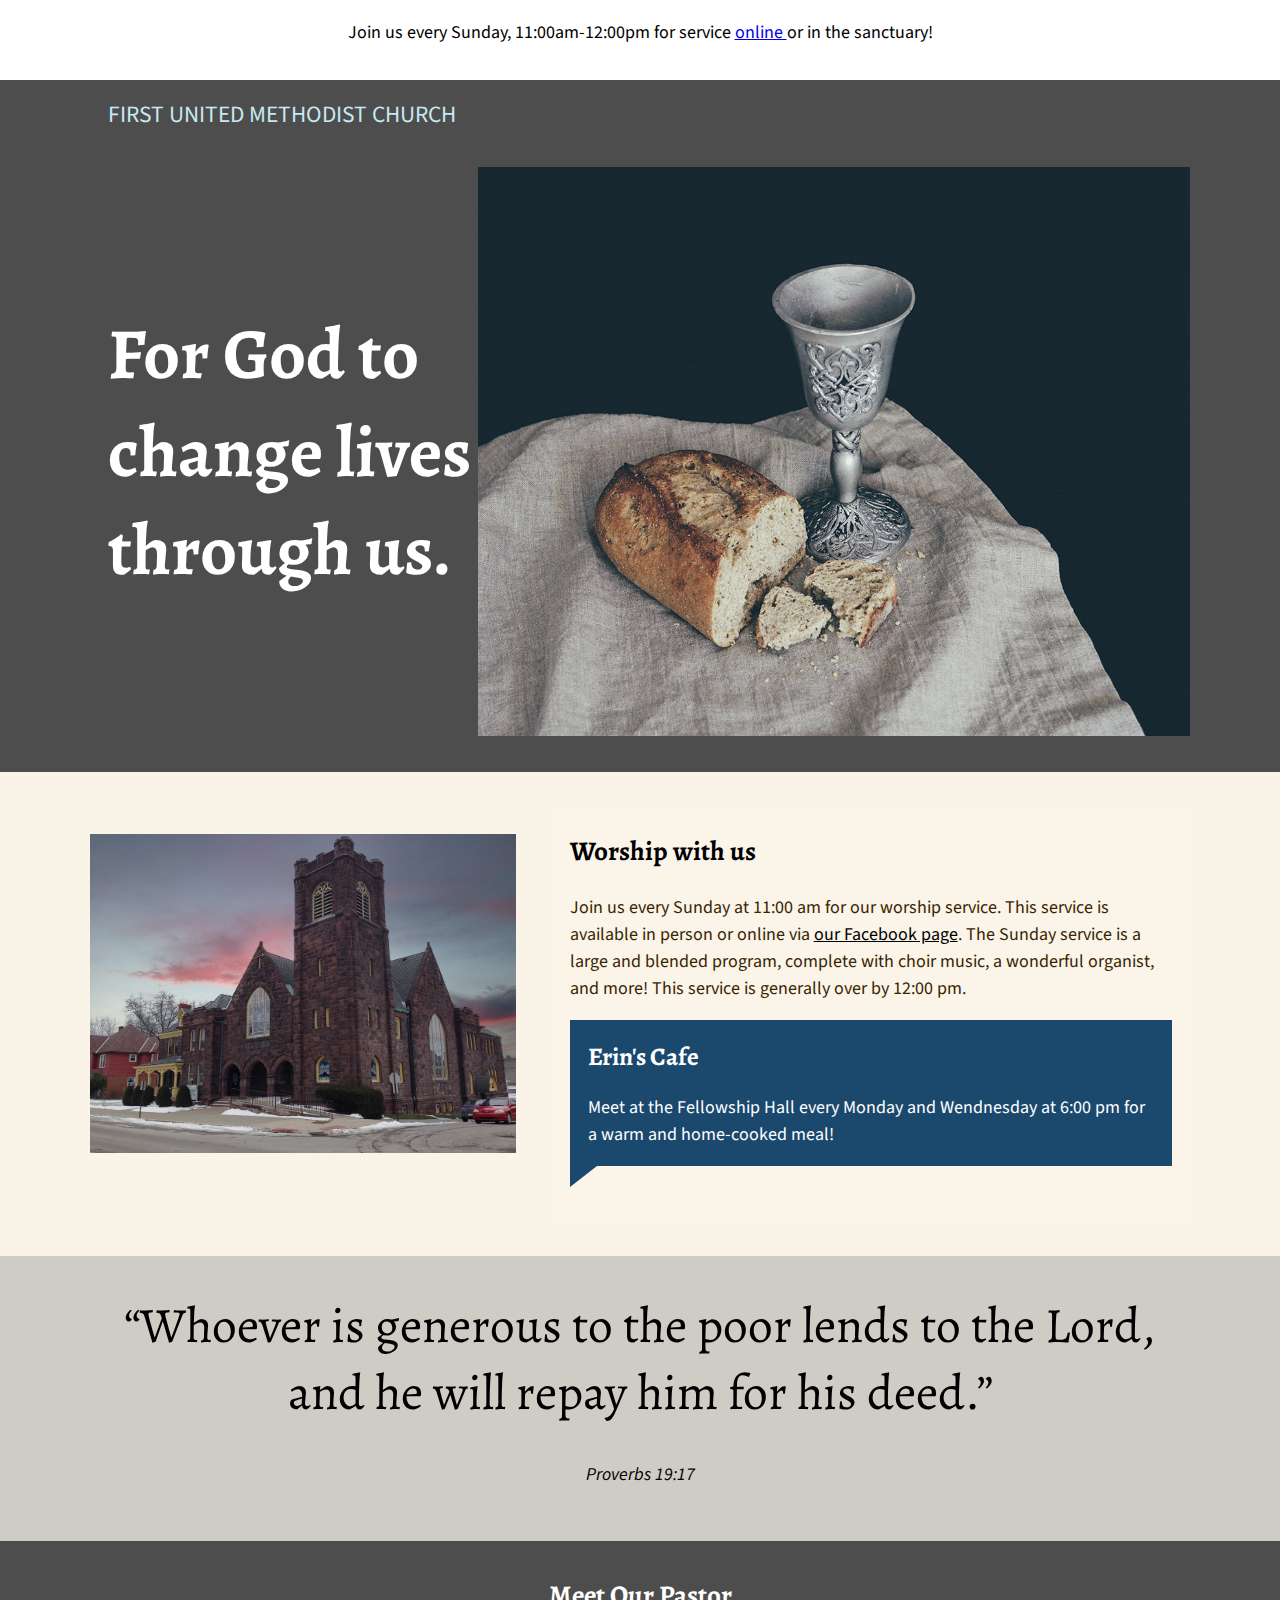
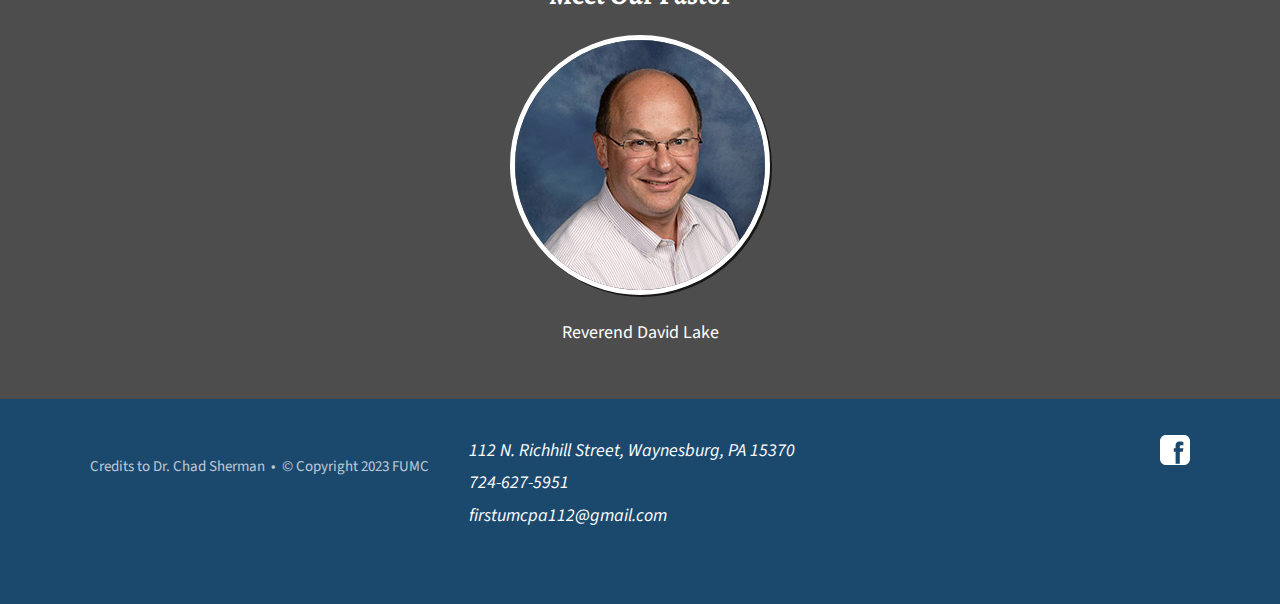
==== index.html @ 000eb655 "Update index.html / repair visual bug w/ FB link" ====
<!DOCTYPE html>
<html lang="en">
<head>
	
	<meta charset="UTF-8">
	<meta http-equiv="X-UA-Compatible" content="IE=edge">
	<meta name="viewport" content="width=device-width, initial-scale=1.0">
	<div class="alert">
  		<span class="closebtn" onclick="this.parentElement.style.display='none';" &times;> </span> 
  		<center> Join us every Sunday, 11:00am-12:00pm for service <a href="https://www.facebook.com/FirstUMCWaynesburg/" target="_blank"> online </a> or in the sanctuary!</center>
		</div>
	<link rel="preconnect" href="https://fonts.gstatic.com">
	<link href="https://fonts.googleapis.com/css2?family=Alegreya:wght@700&family=Source+Sans+Pro&display=swap" rel="stylesheet"> 
	<link href="style.css" rel="stylesheet" type="text/css">
	<title>First United Methodist Church of Waynesburg</title>
</head>
<body>
	<section class="welcome">
		<header>
			<h1><a href="index.html">First United Methodist Church</a></h1>
			<svg id="menu-open" viewBox="0 0 100 80" width="25" height="30">
				<rect width="100" height="14" rx="4"></rect>
				<rect y="30" width="100" height="14" rx="4"></rect>
				<rect y="60" width="100" height="14" rx="4"></rect>
			</svg>
			<nav id="menu">
				<svg id="menu-close" viewBox="0 0 100 80" width="25" height="30">
					<line x1="95" x2="5" y1="85" y2="5" stroke-width="14"/>
					<line x1="5" x2="95" y1="85" y2="5" stroke-width="14"/>
				</svg>
				<ul>
					<!-- <li><a href="#">About</a></li> -->
					<!-- <li><a href="ministry.html">Ministry</a></li> -->
					<!-- <li><a href="#">Classes</a></li> -->
					<!-- <li><a href="#">Sunday School</a></li> -->
					<!-- <li><a href="vbs.html">VBS</a></li> --> <!-- not needed for the moment-->
					<!-- <li><a href="#">Contact</a></li> -->
				</ul>
			</nav>
		</header>
		<div class="hero">
			<h2 class="mission">For God to change lives through us.</h2>
			<img src="images/communion.jpg" alt="Communion Items" class="responsive"/>
		</div>
	</section>
	<section class="main-info">
		<div>
			<img src="images/fumc-building.jpg" alt="First United Methodist Church Building" class="responsive"/>
			<div class="worship-info">
				<div class="weekly-events">
					<h2>Worship with us</h2>
					<p>Join us every Sunday at 11:00 am for our worship service. This service is available in person or online via <a href="https://www.facebook.com/FirstUMCWaynesburg/" target="_blank">our Facebook page</a>. The Sunday service is a large and blended program, complete with choir music, a wonderful organist, and more! This service is generally over by 12:00 pm.</p>
					<p class="more-link">
						<!-- <a href="ministry.html">More Worship Opportunities</a> -->
					</p>
				</div>
				<div class="special-events">
					<h3>Erin's Cafe</h3>
					<p>Meet at the Fellowship Hall every Monday and Wendnesday at 6:00 pm for a warm and home-cooked meal! </p>
					<!-- <p class="more-link"><a href="vbs.html">More VBS Information</a></p> -->
				</div>
			</div>
		</div>
	</section>
	<section class="message">
		<blockquote>
			“Whoever is generous to the poor lends to the Lord, and he will repay him for his deed.”
		</blockquote>
		<cite>Proverbs 19:17</cite>
	</section>
	<section class="reverend">
		<h2>Meet Our Pastor</h2>
		<img class="avatar" src="images/rev-lake.jpg" alt="Rev. David Lake"/>
		<p class="avatar-title">Reverend David Lake</p>
	</section>
	<footer>
		<div id="footer_wrap">
			<nav>
				<ul>
					<!-- <li><a href="#">About</a></li> -->
					<!-- <li><a href="ministry.html">Ministry</a></li> -->
					<!-- <li><a href="#">Classes</a></li> -->
					<!-- <li><a href="#">Sunday School</a></li> -->
					<!-- li><a href="vbs.html">VBS</a></li> --> <!-- not needed for the moment-->
					<!-- <li><a href="#">Contact</a></li> -->
				</ul>
			</nav>
			<div id="social">
				<a href="https://www.facebook.com/FirstUMCWaynesburg/" target="_blank"><svg xmlns="http://www.w3.org/2000/svg" xmlns:xlink="http://www.w3.org/1999/xlink" version="1.0" x="0px" y="0px" width="30" height="30" fill="#ffffff" viewBox="0 0 50 50" style="null">
					<path d="M40,0H10C4.486,0,0,4.486,0,10v30c0,5.514,4.486,10,10,10h30c5.514,0,10-4.486,10-10V10C50,4.486,45.514,0,40,0z M39,17h-3 c-2.145,0-3,0.504-3,2v3h6l-1,6h-5v20h-7V28h-3v-6h3v-3c0-4.677,1.581-8,7-8c2.902,0,6,1,6,1V17z"></path>
				</svg></a>
			</div>
			<address>
				<ul>
					<li>112 N. Richhill Street, Waynesburg, PA 15370</li>
					<li><a href="tel:+17246275951">724-627-5951</a></li>
					<li><a href="mailto:firstumcpa112@gmail.com">firstumcpa112@gmail.com</a></li>
				</ul>
			</address>
			<div id="credits">
				<small>Credits to Dr. Chad Sherman &nbsp;• &nbsp;&copy; Copyright 2023 FUMC</small>
			</div>	
		</div>
	</footer>
	<script src="script.js"></script>
</body>
</html>
---- style.css ----
:root {
	--accent-color: rgb(199, 233, 241);
	--accent-color-dark: rgb(27, 73, 110);
	--gray-dark: rgb(77, 77, 77);
	--background-light: 250, 243, 231;
	--greige: rgb(207, 204, 197);
	--font-sans: 'Source Sans Pro', sans-serif;
	--font-serif: 'Alegreya', serif;
}

*, *::after, *::before {
	box-sizing: border-box;
	font-family: var(--font-sans);
}

.responsive {
	max-width: 100%;
	height: auto;
}

h1 {
	font-family: var(--font-sans);
	text-transform: uppercase;
	font-weight: 400;
	margin: 0;
	font-size: 1.3rem;
}

h1 a {
	color: var(--accent-color);
	text-decoration: none;
}

h2, h3, h4, h5, h6 {
	font-family: var(--font-serif);
}

h3 {
	font-size: 1.4rem;
	margin-bottom: 1rem;
}

body {
	margin: 0;
}

.welcome {
	background: var(--gray-dark);
}

header {
	display: flex;
	justify-content: space-between;
	align-items: center;
	padding: 1rem;
}

header svg {
	fill: #fff;
	stroke: #fff;
	cursor: pointer;
	margin-left: 1rem;
	min-width: 24px;
}

header nav {
	visibility: hidden;
	font-family: var(--font-sans);
	position: absolute;
	top: 0;
	left: 0;
	z-index: 9;
	height: 100vh;
	width: 100%;
	background: var(--accent-color-dark);
	opacity: 0;
}

#menu-close {
	position: absolute;
	top: 1rem;
	right: 1rem;
}

header nav.open {
	visibility: visible;
	-webkit-transition: opacity 500ms ease;
	-moz-transition: opacity 500ms ease;
	-ms-transition: opacity 500ms ease;
	-o-transition: opacity 500ms ease;
	transition: opacity 500ms ease;
	opacity: 0.95;
}

header nav ul {
	list-style: none;
	padding: 0;
	margin: 0;
	display: flex;
	justify-content: center;
	align-items: center;
	flex-direction: column;
	justify-content: center;
	height: 100%;
}

header nav a {
	color: #fff;
	text-decoration: none;
	padding: .75rem 0;
	display: inline-block;
	font-size: 2rem;
}

.welcome .hero {
	display: grid;
	grid-template-columns: 4fr 2fr 2fr 3fr 6fr;
	padding: 1rem 0 2rem;
}

.welcome .hero h2 {
	grid-row: 2 / 4;
	grid-column: 1 / 4;
	font-size: 7vw;
	z-index: 1;
	color: #fff;
	padding-left: 1rem;
}

.welcome .hero img {
	grid-row: 1 / 5;
	grid-column: 3 / 6;
}

.main-info, #registration_form {
	background: rgb(var(--background-light));
}

.main-info a {
	color: #000;
}

.main-info > div {
	display: flex;
	flex-direction: column;
	align-items: center;
	overflow: hidden;
	position: relative;
}

.worship-info {
	width: 100%;
	padding: 0 1rem;
	font-family: var(--font-sans);
	line-height: 1.5;
	z-index: 1;
	background-color: rgba(var(--background-light), 0.85);
}

.worship-info p {
	margin: 0;
}

.worship-info .more-link a {
	color: var(--accent-color-dark);
	text-transform: uppercase;
	text-decoration: none;;
}

.worship-info .more-link a::after {
	content: " >";
	font-weight: bold;
	color: #000;
}

.worship-info .more-link {
	margin: 0.5rem 0 1rem;
}

.worship-info .weekly-events p {
	color: rgb(58, 37, 2);
}

.main-info {
	padding: 2rem 1rem;
}

.main-info img {
	order: 1;
	position: absolute;
	
}

.worship-info .special-events {
	background-color: var(--accent-color-dark);
	padding: 1rem;
	color: #fff;
	margin-bottom: 3rem;
	position: relative;
}

.worship-info .special-events::after {
	content: '';
	position: absolute;
	top: 100%;
	left: 0;
	width: 0;
	height: 0;
	border-style: solid;
	border-width: 1.2rem 1.5rem 0 0;
	border-color: var(--accent-color-dark
	) transparent transparent transparent;
}

.worship-info .special-events .more-link a {
	color: rgba(255,255,255,0.7);
}

.worship-info .special-events .more-link a::after {
	color: rgba(255,255,255,0.7);
}

.worship-info .special-events h3 {
	margin-top: 0;
}

.worship-info .special-events p {
	color: #fff;
	margin-bottom: 0;
}

.message {
	background: var(--greige);
	padding: 2rem 1rem;
	display: flex;
	flex-wrap: wrap;
	align-items: center;
	justify-content: center;
}

.message blockquote {
	margin: 0 auto;
	font-family: var(--font-serif);
	font-size: 2rem;
	text-align: center;
}

.message cite {
	font-family: var(--font-sans);
	margin: 2rem auto 1rem;
	text-align: center;
	width: 100%;
}

.reverend {
	background: var(--gray-dark);
	color: #fff;
	padding: 2rem 1rem;
	text-align: center;
}

.reverend h2 {
	margin-top: 0;
}

.avatar {
	border-radius: 50%;
	border: 5px solid #fff;
	box-shadow: 2px 2px 0px rgba(0, 0, 0, 0.7);
}

footer {
	background: var(--accent-color-dark);
	color: #fff;
	font-family: var(--font-sans);
	padding: 2rem 1rem;
	line-height: 1.8;
}

footer nav ul {
	margin: 0;
	padding: 0;
	list-style: none;
}

footer nav ul a, footer a {
	color: #fff;
	text-decoration: none;
}

footer nav ul a:hover, footer a:hover {
	text-decoration: underline;
}

footer address ul {
	list-style: none;
	padding: 0;
	
}

footer small {
	display: block;
	margin-top: 1rem;
	opacity: 0.7;
}

#social {
	margin-top: 1rem;
}


/* VBS FORM */

#registration_form {
	padding: 1rem;
}

#registration_form h2 {
	margin-top: 0;
	padding-top: 1rem;
}

/* Hide arrows on number input */
#child_forms input::-webkit-outer-spin-button,
#child_forms input::-webkit-inner-spin-button {
  -webkit-appearance: none;
  margin: 0;
}

#child_forms input[type=number] {
  -moz-appearance: textfield;
}

#change_children {
	display: flex;
	align-items: center;
	margin-bottom: 1rem;
}

#add_child:hover, #remove_child:hover, #form_submit:hover {
	filter: brightness(130%);
}

#change_children line {
	fill: none;
	stroke: #FFFFFF;
	stroke-width: 4;
}

#change_children input {
	width: auto;
	text-align: center;
	margin-bottom: 0;
}

#add_child {
	margin-left: 1rem;
}

#remove_child {
	margin-right: 1rem;
}

#child_forms fieldset {
	margin-bottom: 1rem;
	border-color: rgba(var(--background-light), 0.5);
}

#child_forms legend {
	font-size: .9rem;
	opacity: 0.5;
}

#add_child, #remove_child {
	background: var(--accent-color-dark);
	color: #fff;
	width: 2rem;
	height: 2rem;
	display: flex;
	flex-direction: column;
	justify-content: center;
	align-items: center;
	cursor: pointer;
}

.button {
	background: var(--accent-color-dark);
	color: #fff;
	border: 0;
	padding: 1rem;
	margin-bottom: 2rem;
	cursor: pointer;
	font-size: 1rem;
	text-decoration: none;
}

#vbs_info {
	background-color: var(--greige);
	background-image: url(images/water.jpg);
	background-size: cover;
	padding: 1rem;
	color: #fff;
	line-height: 1.6;
}

#vbs_info p {
	text-shadow: 1px 1px 0px rgba(0, 0, 0, 1);
}

#vbs_info span {
	max-width: 66%;
	display: inline-block;
}

#vbs_info h2, #vbs_info h3 {
	color: #fff;
	text-shadow: 1px 1px 0px rgba(0, 0, 0, 1);
}

#vbs_info h3 {
	color: rgba(255,255,255,0.9);
	margin-top: 1rem;
}

#vbs_info a.button {
	background: rgba(255,255,255,0.9);
	color: var(--accent-color-dark);
	padding: 0.5rem;
	display: inline-block;
	margin: 0.75rem 0;
	text-shadow: 0 0 0;
}

#vbs_schedule {
	background-color: var(--accent-color-dark);
	padding: 2rem 0;
	color: #fff;
}

#vbs_schedule h2 {
	margin-bottom: 1rem;
}

#vbs_schedule h3 {
	margin-bottom: 0.6rem;
	color: rgba(255,255,255,0.7)
}

#vbs_schedule p {
	margin-bottom: 2rem;
}

#vbs_schedule p:last-of-type {
	margin-bottom: 0;
}



.event {
	position: relative;
	overflow: hidden;
	padding: 2rem 1rem;
	background: #000;
	color: #fff;
	text-shadow: 1px 1px 0px rgba(0, 0, 0, 1);
}

.event > * {
	position: relative;
	z-index: 1;
}

.event .hero_image {
	position: absolute;
	top: 0; left: 0;
	z-index: 0;
	opacity: 0.7;
	min-width: 100%;
	height: auto;
	top: 50%;
	left: 50%;
	transform: translateX(-50%) translateY(-50%);
}

@media screen and (min-width: 768px) {
	html {
		font-size: 18px;
	}

	.main-info > div {
		display: grid;
		grid-template-columns: 2fr 3fr;
		grid-gap: 2rem;
		align-items: start;
	}
	
	.main-info img {
		grid-row: 1 / 3;
		grid-column: 1 / 2;
		margin-top: 1.4rem;
	}
	
	.main-info div {
		grid-row: 1 / 3;
		grid-column: 2 / 3;
	}

	#footer_wrap {
		display: grid;
		grid-template-columns: 1fr 1fr;
		grid-gap: 2rem;
		justify-items: start;
	}
	footer address ul {
		margin: 0;
	}
	#social, footer small {
		text-align: right;
	}
	#footer_wrap small {
		align-self: end;
		width: 100%;
	}
	#social {
		margin: 0;
		width: 100%;
	}
	
}

@media screen and (min-width: 1000px) {
	.welcome > *, .main-info > *, .message > *, footer > *, #registration_form > *, #vbs_info > *, .event > *, #vbs_schedule > * {
		max-width: 1100px;
		margin: 0 auto;
	}
	header {
		display: flex;
		flex-wrap: wrap;
		justify-content: space-between;
		align-items: baseline;
	}
	header svg {
		display: none;
	}
	header nav {
		display: block;
		visibility: visible;
		opacity: 1;
		flex-grow: 1;
		height: auto;
		width: auto;
		background: transparent;
		position: static;
		margin-left: 2rem;
	}
	header nav ul {
		display: flex;
		flex-direction: row;
		justify-content: right;
	}
	header nav a {
		padding: .5rem .75rem;
		border-radius: 5px;
		font-size: 1rem;
	}
	header nav a:hover {
		background: var(--accent-color);
		color: var(--accent-color-dark);
	}
	header nav li {
		margin-left: .25rem;
	}

	header nav li:first-of-type {
		margin-left: 0;
	}
	.welcome .hero h2 {
		font-size: 4rem;
	}
	.worship-info .more-link a:hover, .worship-info .special-events .more-link a:hover {
		text-decoration: underline;
	}
	.message blockquote {
		font-size: 2.75rem;
	}
	#footer_wrap {
		grid-template-columns: repeat(3, 1fr);
	}
	footer nav {
		justify-self: start;
	}
	footer > * {
		width: 100%;
	}
	footer small {
		grid-row: 2 / 3;
		grid-column: 1 / 4;
		align-self: start;
		text-align: left;
	}
	footer address {
		grid-row: 1 / 2;
		grid-column: 2 / 3;
		width: 100%;
		text-align: left;
	}

	#social {
		grid-row: 1 / 2;
		grid-column: 3 / 4;
	}
	#credits {
		grid-row: 1 / 1;
		grid-column: 1 / 2;
	}
	#vbs_info div {
		display: flex;
	}
	#vbs_info div > * {
		flex-basis: 0;
	}
	#vbs_info div > p:first-of-type {
		flex-grow: 3;
		padding-right: 2rem;
	}
	#vbs_info div > p:last-of-type {
		flex-grow: 1;
		padding-left: 1rem;
	}

}

/* The alert message box */
.alert {
  padding: 20px;
  background-color: ##4d4d4d; /* Red */
  color: black;
  margin-bottom: 15px;
}

/* The close button */
.closebtn {
  margin-left: 15px;
  color: black;
  font-weight: bold;
  float: right;
  font-size: 22px;
  line-height: 20px;
  cursor: pointer;
  transition: 0.3s;
}

/* When moving the mouse over the close button */
.closebtn:hover {
  color: white;
}
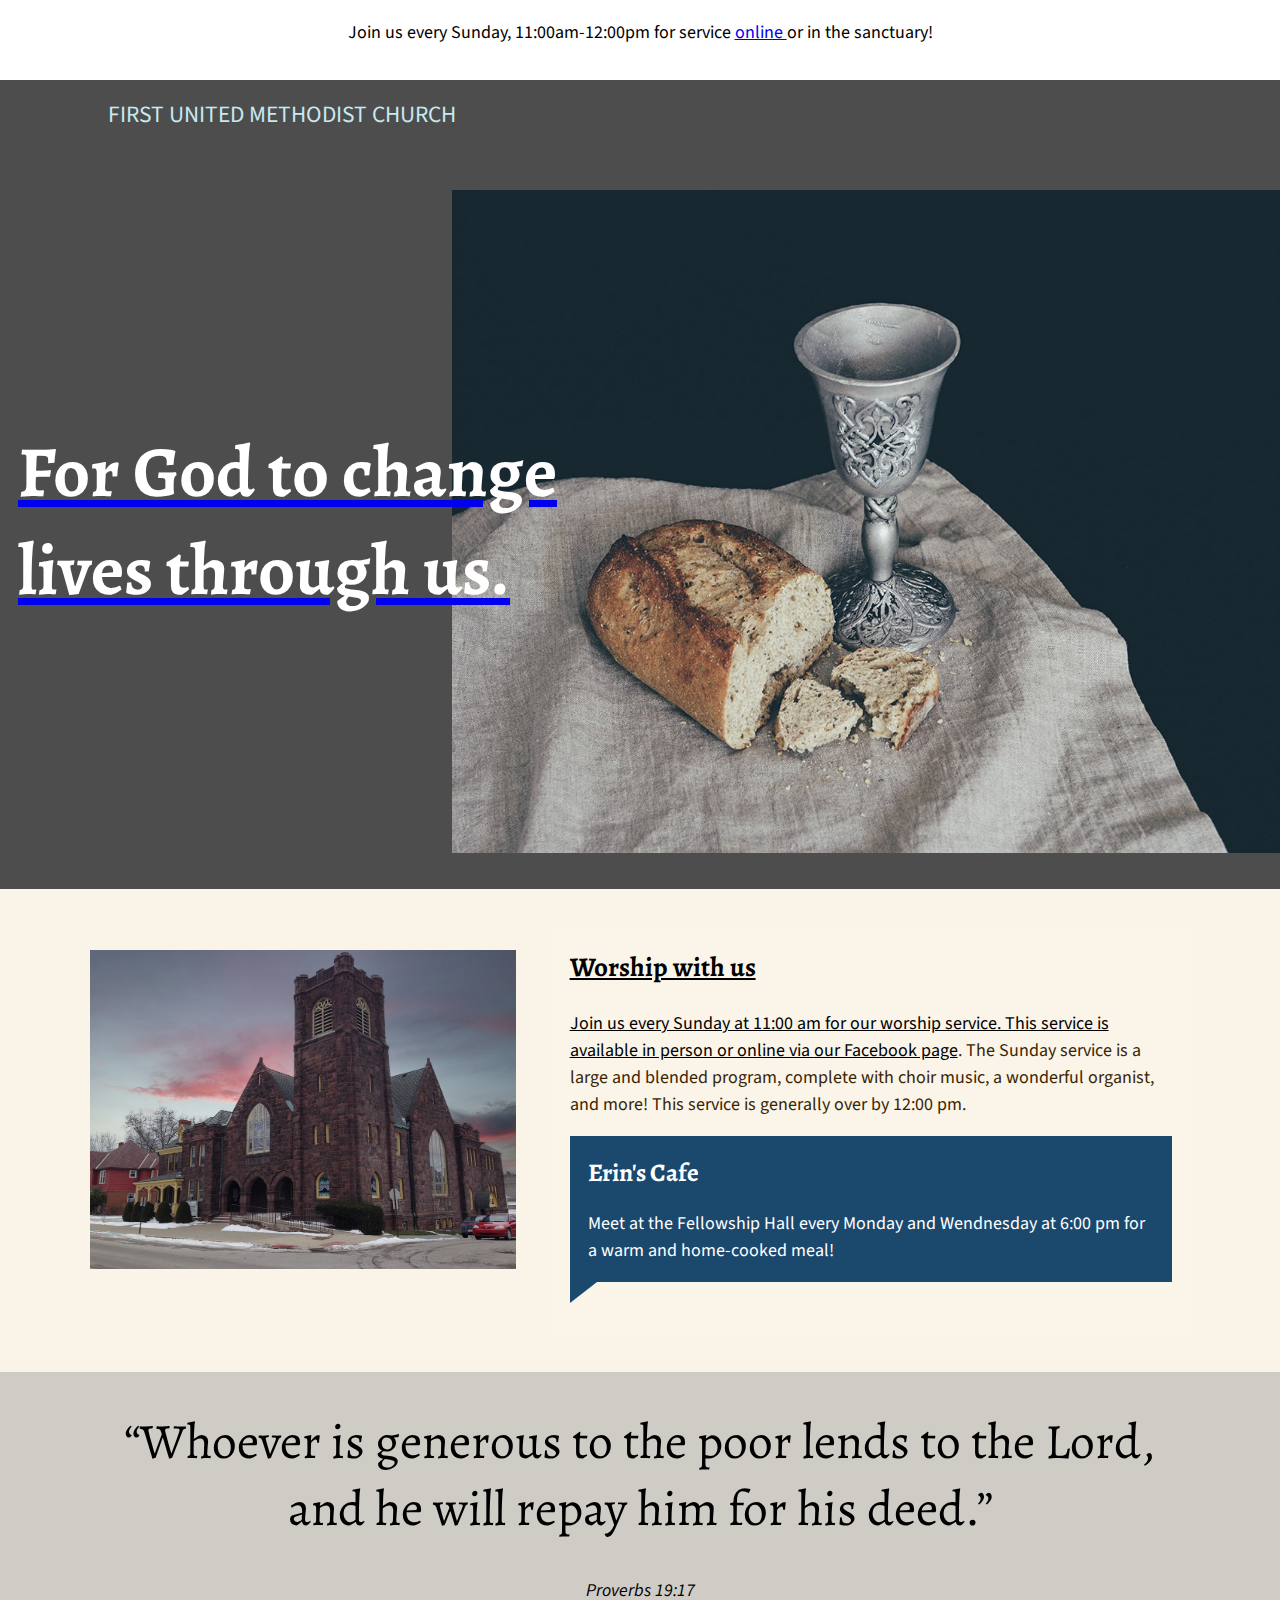
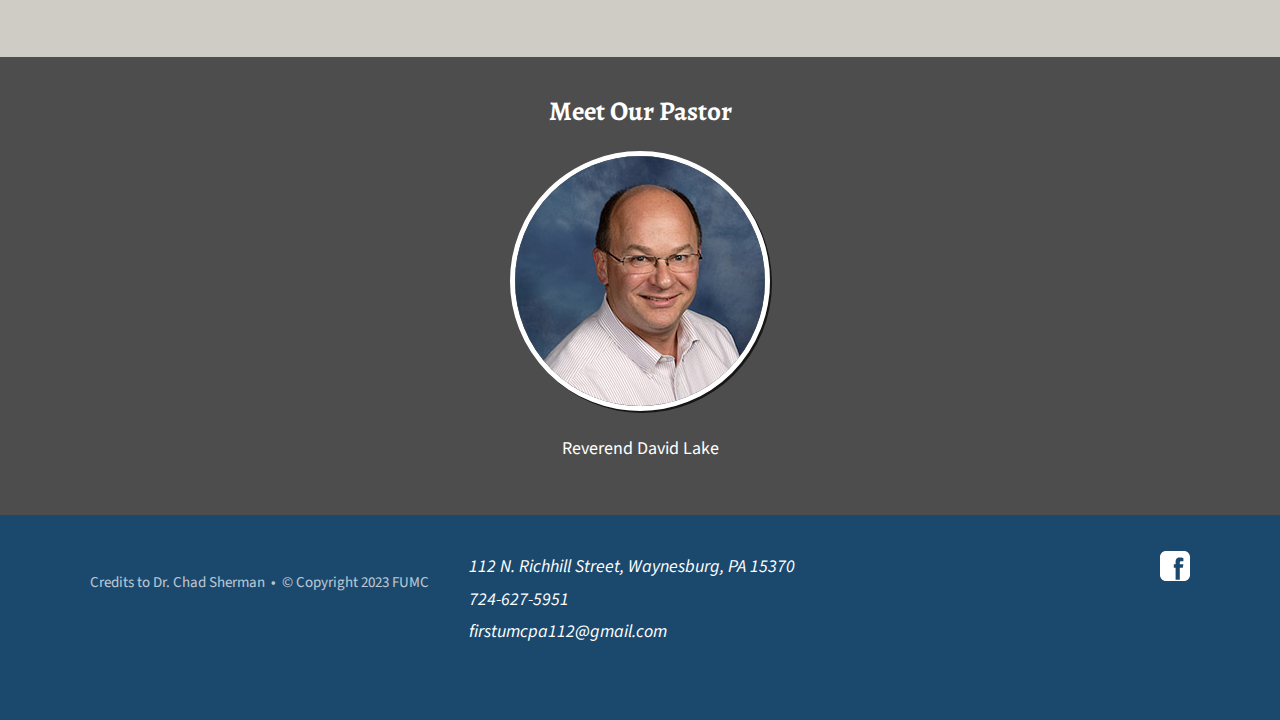
==== commit a004e812: "Update index.html" ====
--- a/index.html
+++ b/index.html
@@ -29,7 +29,7 @@
 					<line x1="5" x2="95" y1="85" y2="5" stroke-width="14"/>
 				</svg>
 				<ul>
-					<!-- <li><a href="#">About</a></li> -->
+					<li><a href="vbs.html"Events</a></li>
 					<!-- <li><a href="ministry.html">Ministry</a></li> -->
 					<!-- <li><a href="#">Classes</a></li> -->
 					<!-- <li><a href="#">Sunday School</a></li> -->
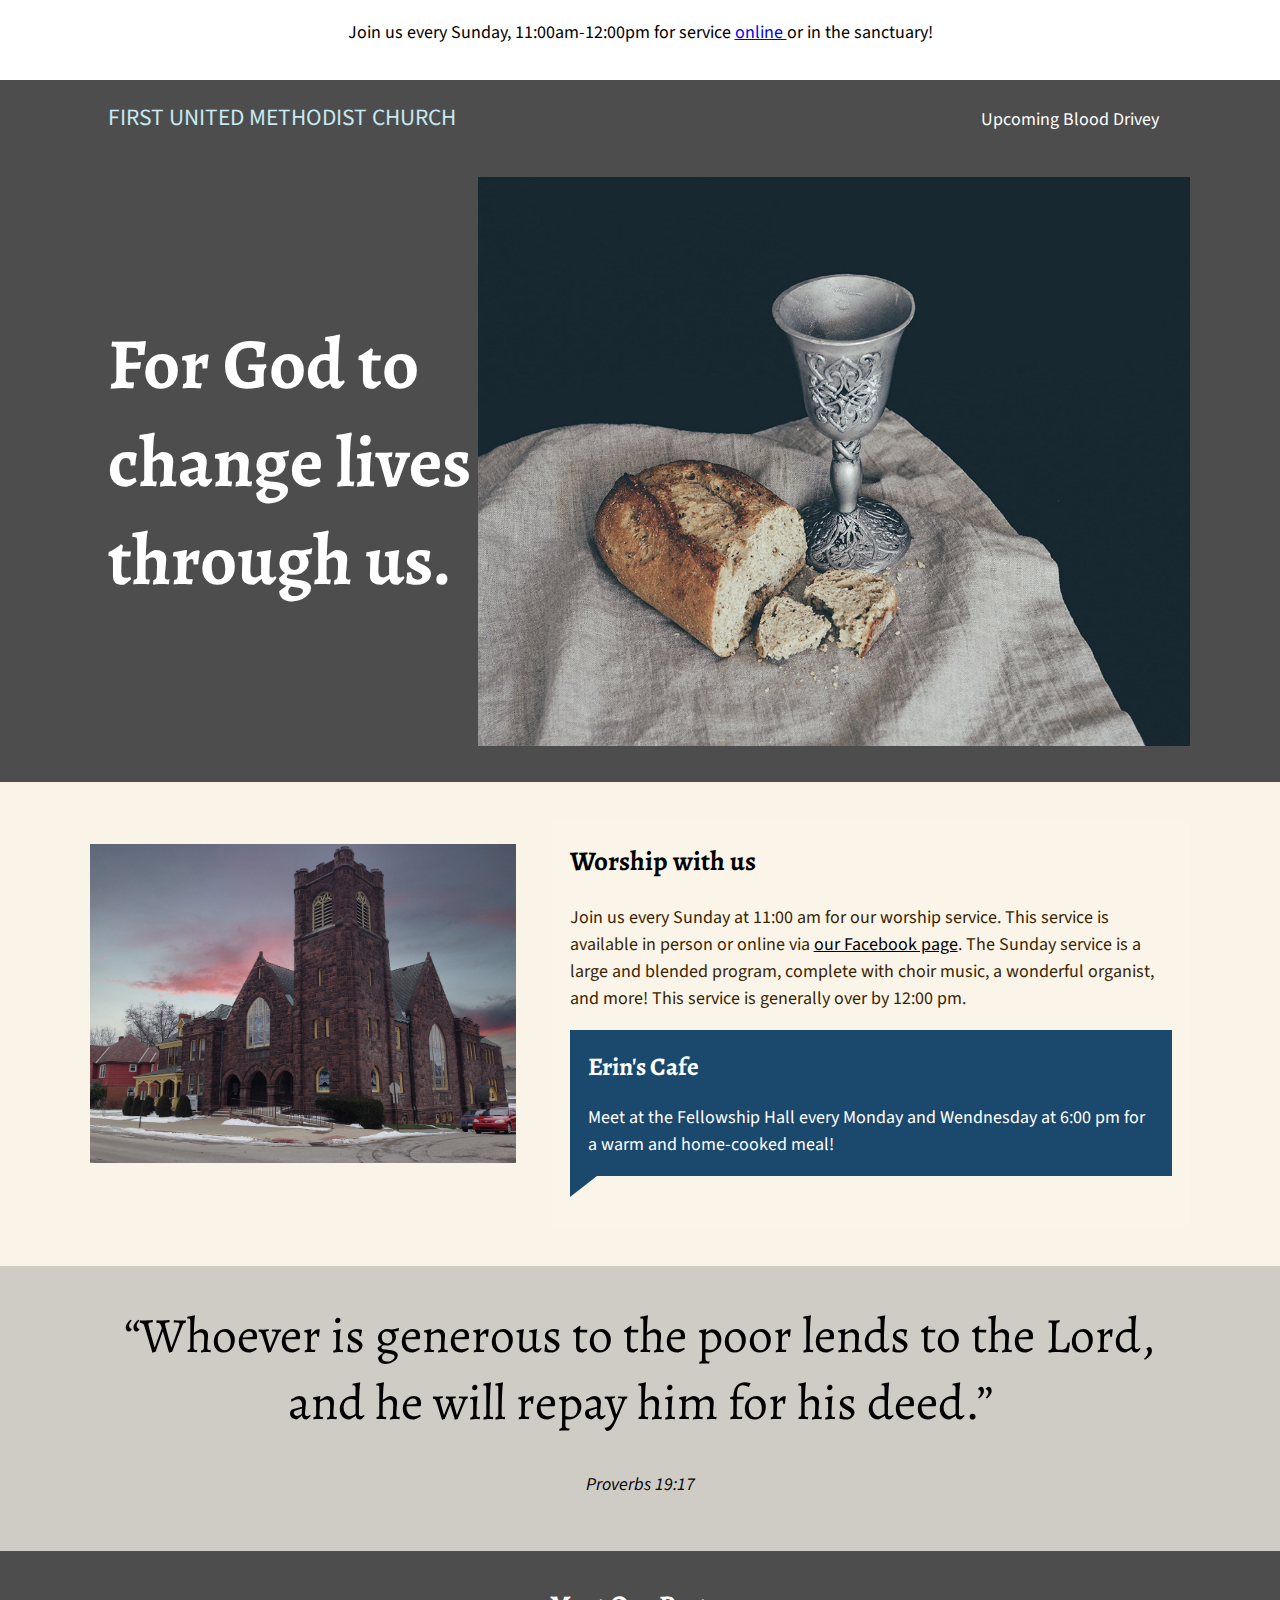
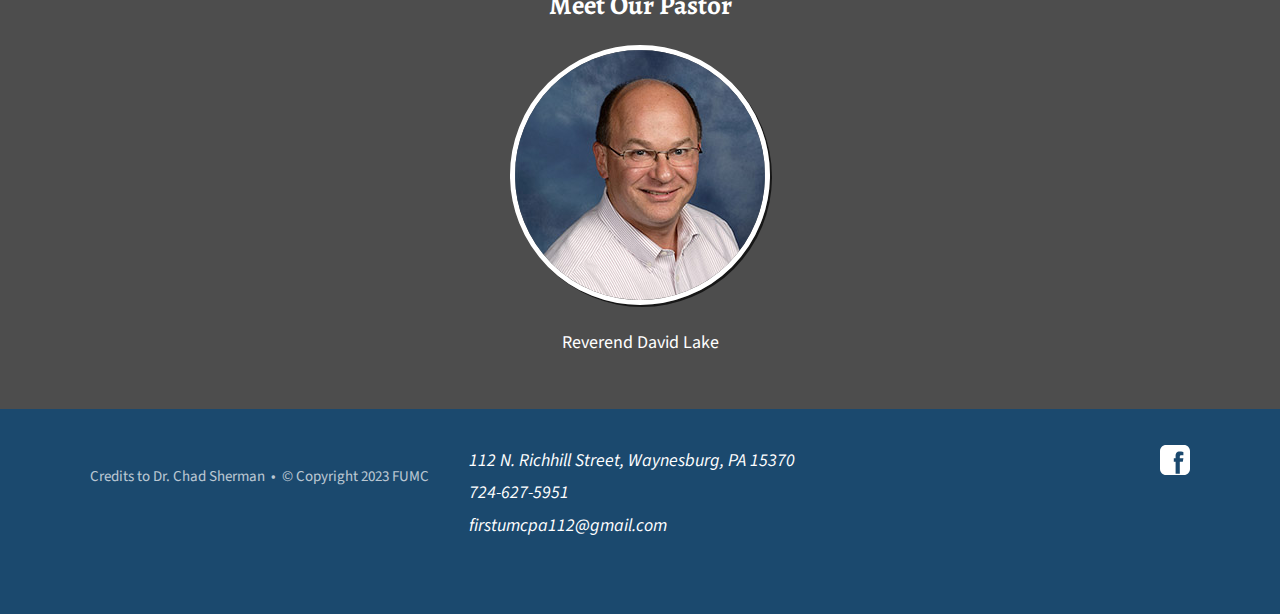
==== commit 0e2cd555: "link to blood drive page" ====
--- a/index.html
+++ b/index.html
@@ -29,8 +29,8 @@
 					<line x1="5" x2="95" y1="85" y2="5" stroke-width="14"/>
 				</svg>
 				<ul>
-					<li><a href="vbs.html"Events</a></li>
-					<!-- <li><a href="ministry.html">Ministry</a></li> -->
+					<!-- <li><a href="events.html"Events</a></li> -->
+					<li><a href="ministry.html">Upcoming Blood Drivey</a></li> 
 					<!-- <li><a href="#">Classes</a></li> -->
 					<!-- <li><a href="#">Sunday School</a></li> -->
 					<!-- <li><a href="vbs.html">VBS</a></li> --> <!-- not needed for the moment-->
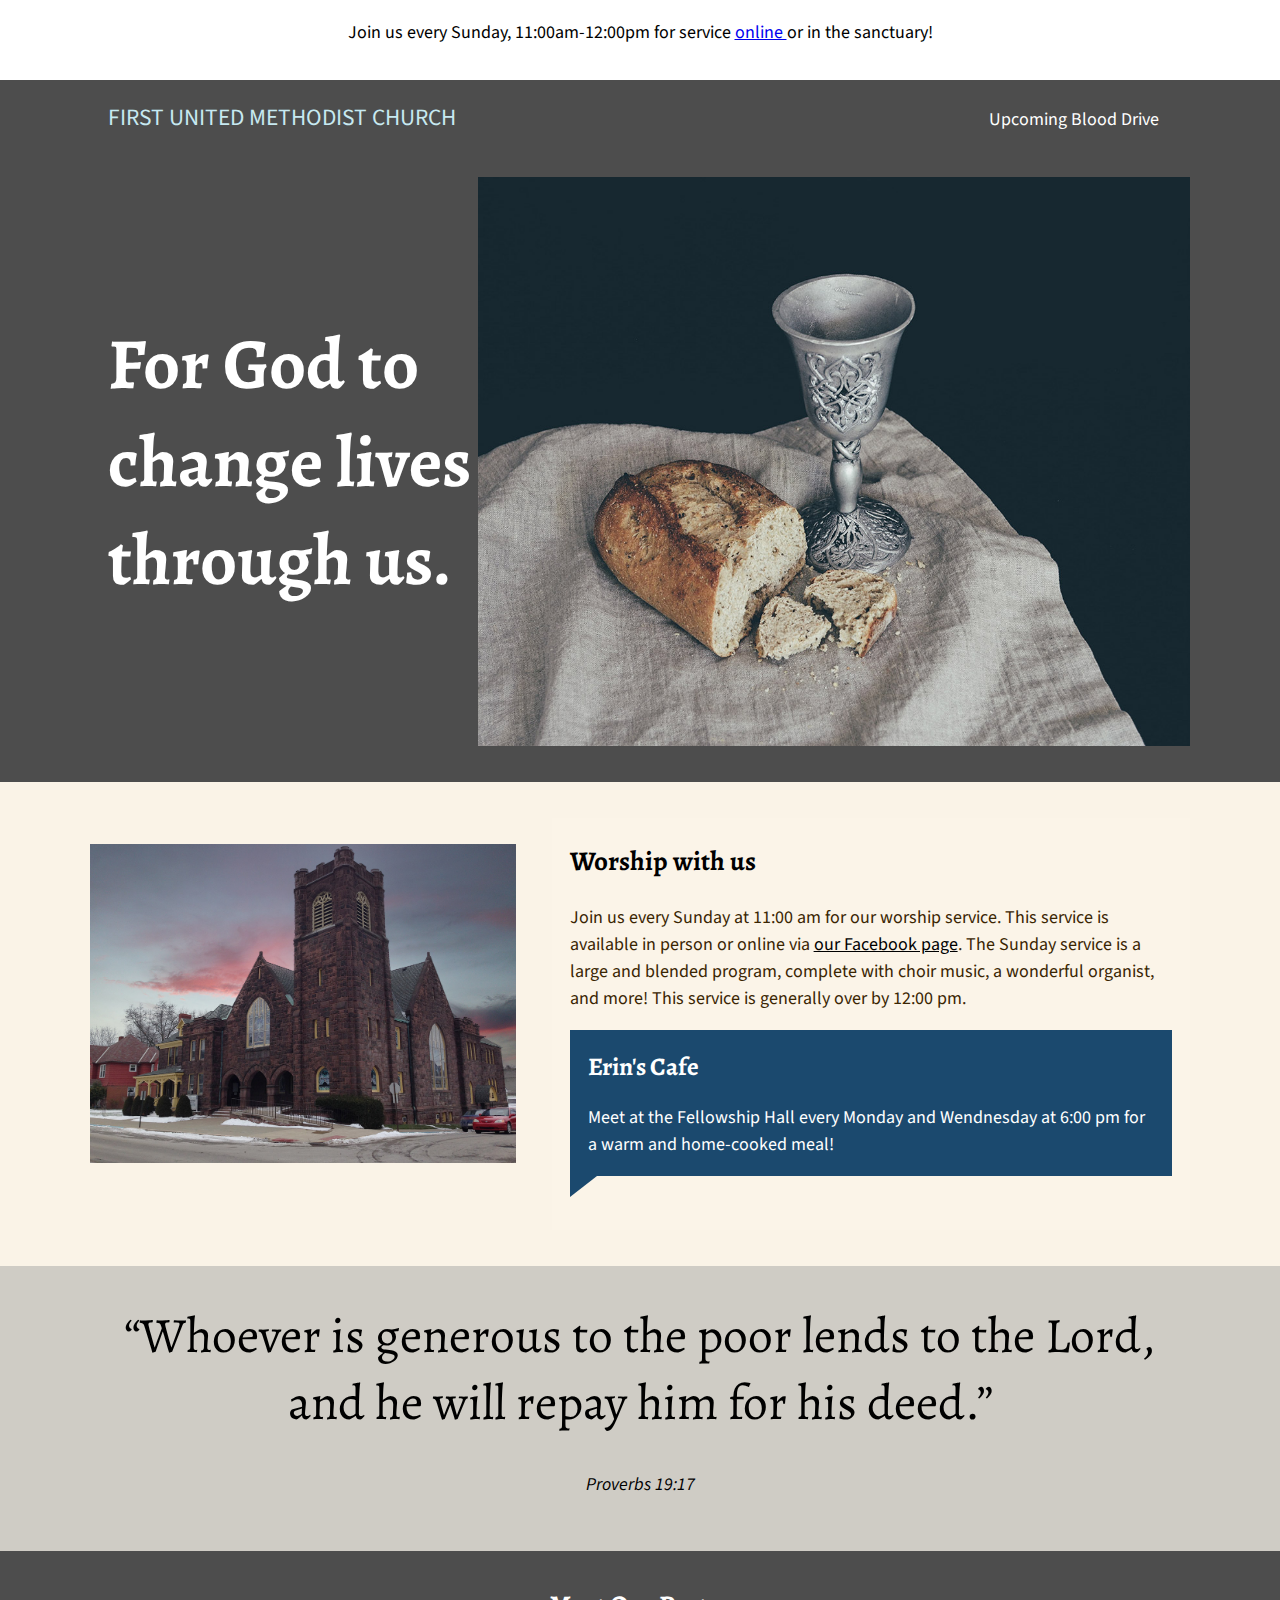
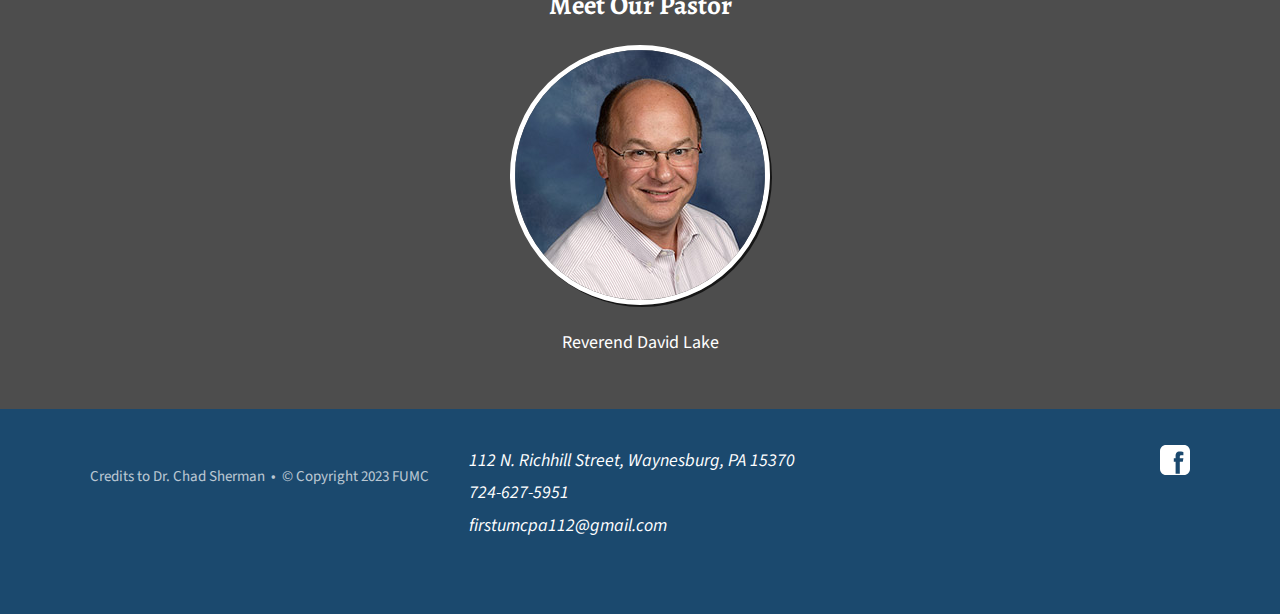
==== commit 6603a60f: "i can't spell" ====
--- a/index.html
+++ b/index.html
@@ -30,7 +30,7 @@
 				</svg>
 				<ul>
 					<!-- <li><a href="events.html"Events</a></li> -->
-					<li><a href="ministry.html">Upcoming Blood Drivey</a></li> 
+					<li><a href="ministry.html">Upcoming Blood Drive</a></li> 
 					<!-- <li><a href="#">Classes</a></li> -->
 					<!-- <li><a href="#">Sunday School</a></li> -->
 					<!-- <li><a href="vbs.html">VBS</a></li> --> <!-- not needed for the moment-->
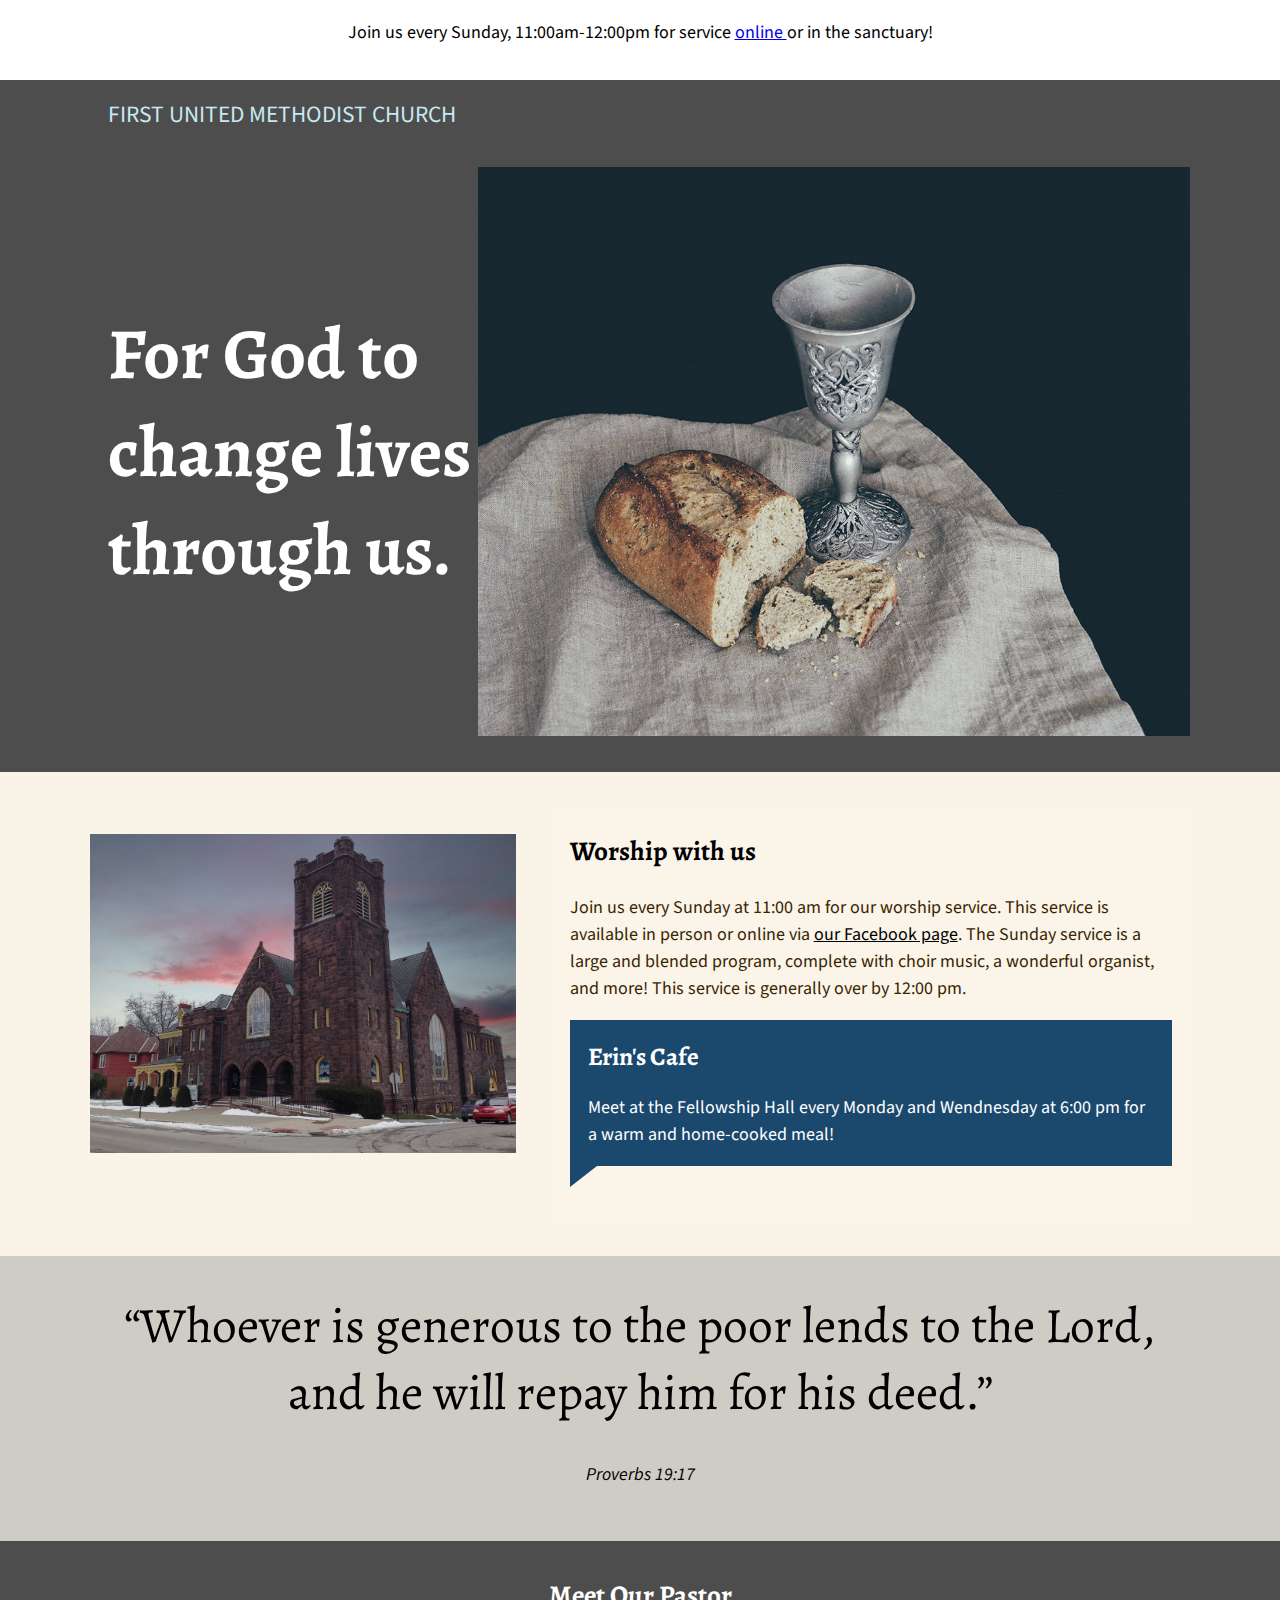
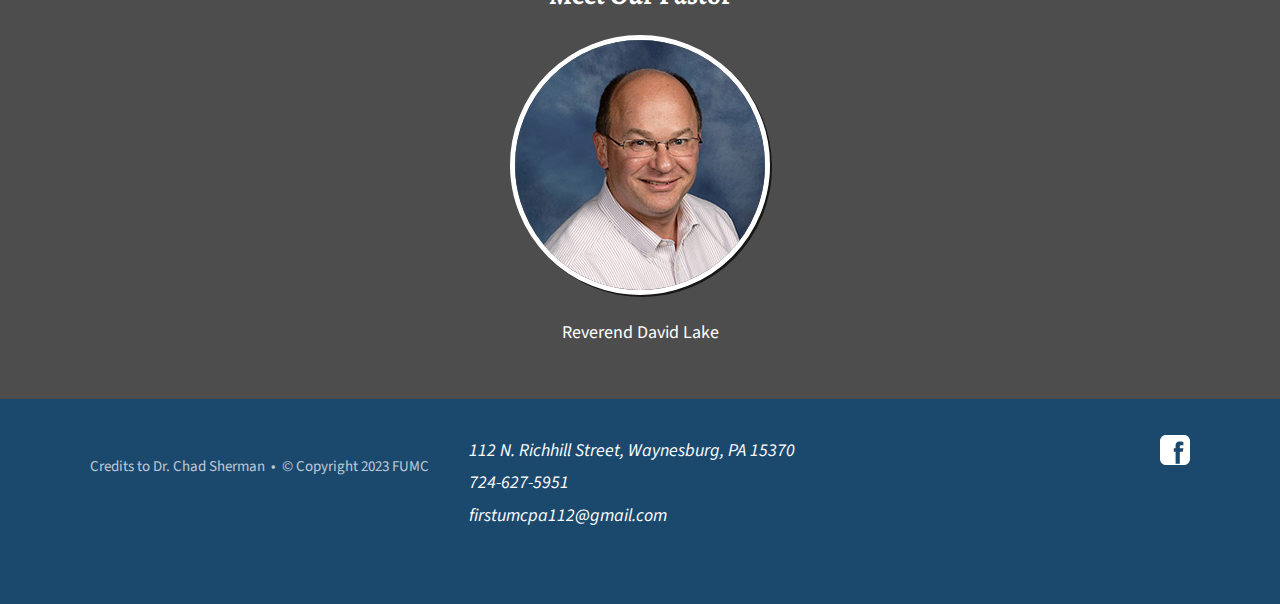
==== commit 8e6eb366: "Remove blood drive header" ====
--- a/index.html
+++ b/index.html
@@ -30,7 +30,7 @@
 				</svg>
 				<ul>
 					<!-- <li><a href="events.html"Events</a></li> -->
-					<li><a href="ministry.html">Upcoming Blood Drive</a></li> 
+					<!--<li><a href="ministry.html">Upcoming Blood Drive</a></li> -->
 					<!-- <li><a href="#">Classes</a></li> -->
 					<!-- <li><a href="#">Sunday School</a></li> -->
 					<!-- <li><a href="vbs.html">VBS</a></li> --> <!-- not needed for the moment-->
